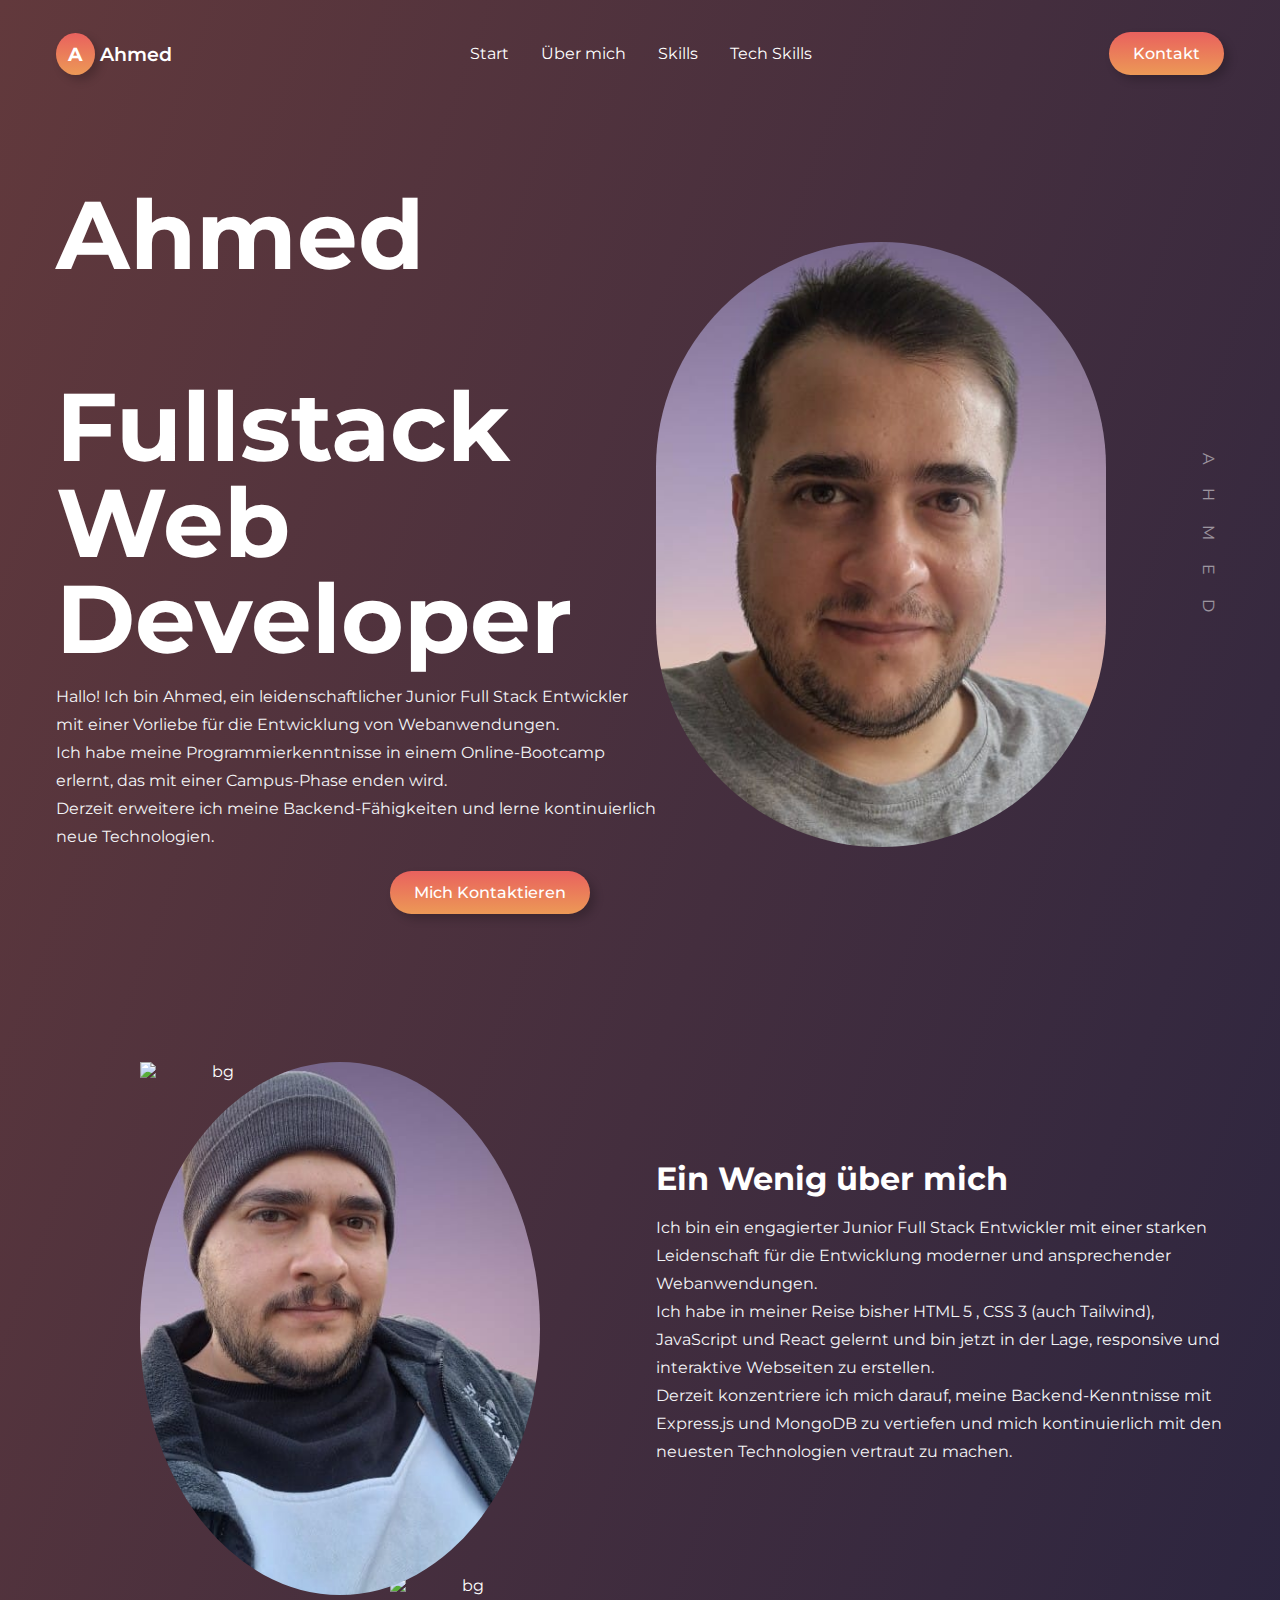
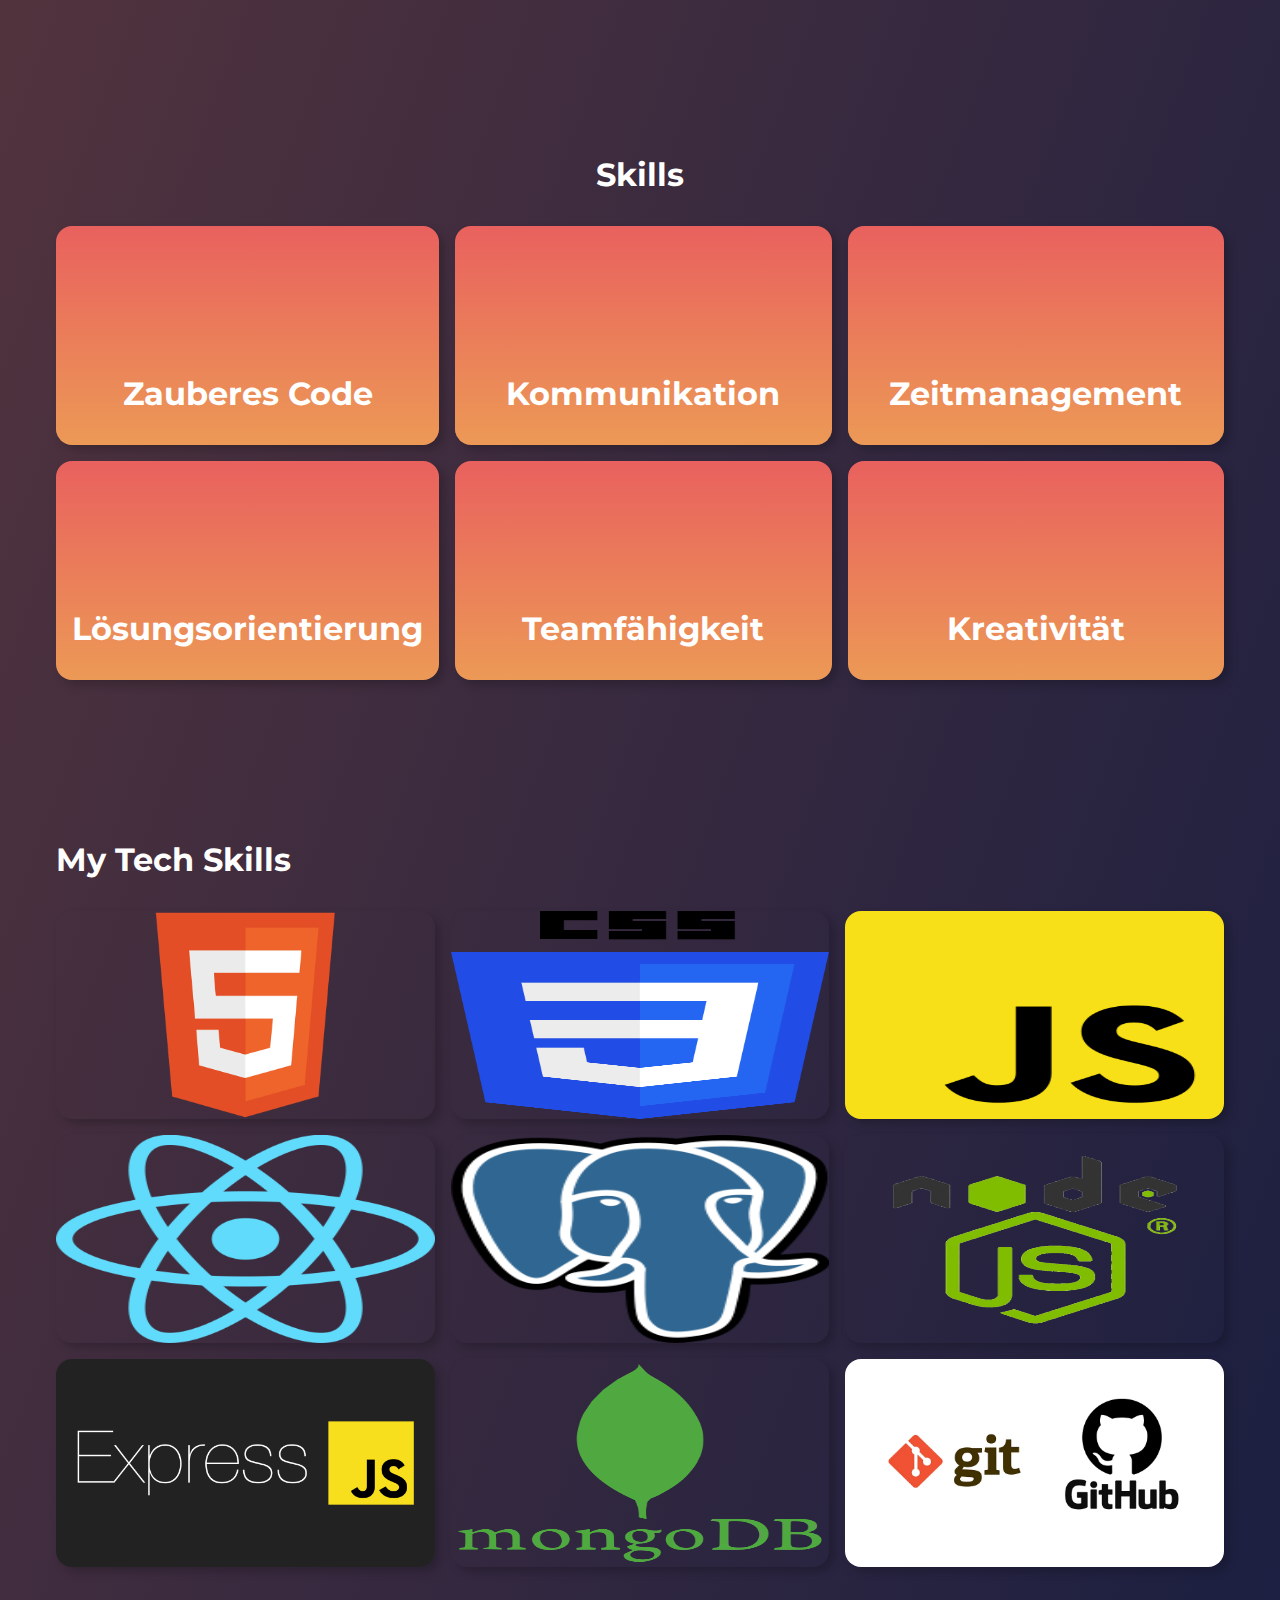
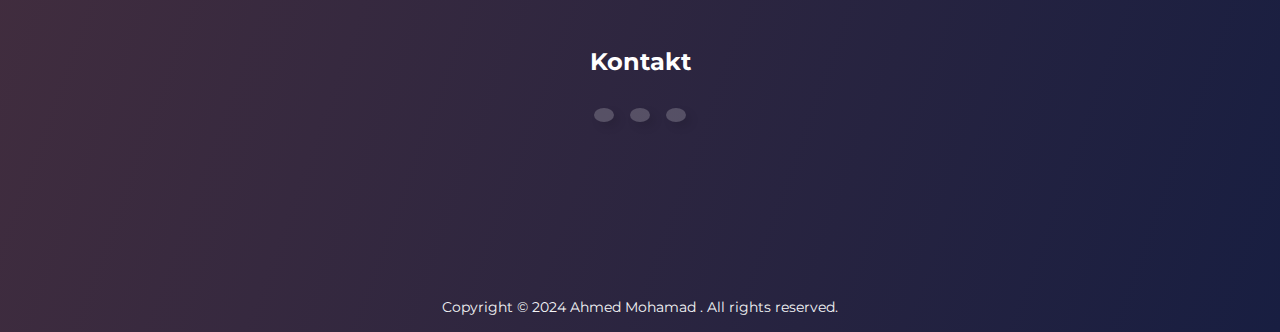
==== index.html @ f1c98687 "first commit" ====
<!DOCTYPE html>
<html lang="de">
  <head>
    <meta charset="UTF-8" />
    <meta name="viewport" content="width=device-width, initial-scale=1.0" />
    <link
      href="https://cdn.jsdelivr.net/npm/remixicon@3.5.0/fonts/remixicon.css"
      rel="stylesheet"
    />
    <link rel="stylesheet" href="styles.css" />
    <script src="https://kit.fontawesome.com/9a74fc78ef.js" crossorigin="anonymous"></script>
    <title>Web Development | Ahmed</title>
  </head>
  <body>
    <nav>
      <div class="nav__bar">
        <a href="#"><span class="logo nav__logo">A</span> Ahmed</a>
        <div class="nav__menu__btn" id="menu-btn">
          <i class="ri-menu-3-line"></i>
        </div>
      </div>
      <ul class="nav__links" id="nav-links">
        <li><a href="#home">Start</a></li>
        <li><a href="#about">Über mich</a></li>
        <li><a href="#skills">Skills</a></li>
        <li><a href="#tech-skills">Tech Skills</a></li>
        <li><a href="#contact" class="btn">Kontakt</a></li>
      </ul>
      <a href="#contact" class="btn btn__large">Kontakt</a>
    </nav>
    <header class="section__container header__container" id="home">
      <div class="header__image">
        <img src="assets/header.jpg" alt="header" />
      </div>
      <div class="header__content">
        <div>
          <h1>Ahmed<br /><br>Fullstack<br />Web<br> Developer</h1>
        </div>
        <p class="section__description">
          Hallo! Ich bin Ahmed, ein leidenschaftlicher Junior Full Stack Entwickler mit einer Vorliebe für die Entwicklung von Webanwendungen.<br>
           Ich habe meine Programmierkenntnisse in einem Online-Bootcamp erlernt, das mit einer Campus-Phase enden wird.<br>
           Derzeit erweitere ich meine Backend-Fähigkeiten und lerne kontinuierlich neue Technologien.
        </p>
        <div class="header__btn">
          <a href="#contact" class="btn">Mich Kontaktieren</a>
        </div>
      </div>
    </header>
    <main>
    <section class="section__container about__container" id="about">
      <div class="about__image">
        <img src="assets/bg.png" alt="bg" class="about__bg-1" />
        <img src="assets/bg.png" alt="bg" class="about__bg-2" />
        <img src="assets/about.jpg" alt="about" class="about__img" />
      </div>
      <div class="about__content">
        <h2 class="section__header">Ein Wenig über mich</h2>
        <p class="section__description">
          Ich bin ein engagierter Junior Full Stack Entwickler mit einer starken Leidenschaft für die Entwicklung moderner und ansprechender Webanwendungen.<br>
          Ich habe in meiner Reise bisher HTML 5 , CSS 3 (auch Tailwind), JavaScript und React gelernt und bin jetzt in der Lage, responsive und interaktive Webseiten zu erstellen.<br>
          Derzeit konzentriere ich mich darauf, meine Backend-Kenntnisse mit Express.js und MongoDB zu vertiefen und mich kontinuierlich mit den neuesten Technologien vertraut zu machen.
        </p>
      </div>
    </section>

    <section class="section__container skills__container" id="skills">
      <h2 class="section__header">Skills</h2>
      <div class="skills__grid">
        <div class="skill__card">
          <span><i class="fa-solid fa-broom"></i></span>
          <h4>Zauberes Code</h4>
        </div>
        <div class="skill__card">
          <span><i class="fa-solid fa-people-arrows"></i></span>
          <h4>Kommunikation</h4>
        </div>
        <div class="skill__card">
          <span><i class="fa-solid fa-business-time"></i></span>
          <h4>Zeitmanagement</h4>
        </div>
        <div class="skill__card">
          <span><i class="fa-solid fa-check-double"></i></span>
          <h4>Lösungsorientierung</h4>
        </div>
        <div class="skill__card">
          <span><i class="fa-solid fa-people-group"></i></span>
          <h4>Teamfähigkeit</h4>
        </div>
        <div class="skill__card">
          <span><i class="fa-solid fa-lightbulb"></i></span>
          <h4>Kreativität</h4>
        </div>
      </div>
    </section>

    <section class="section__container tech-skills__container" id="tech-skills">
      <h2 class="section__header">My Tech Skills</h2>
      <div class="tech-skills__grid">
        <div class="tech-skill__card">
          <img src="assets/HTML-5.jpg" alt="HTML5" />
        </div>
        <div class="tech-skill__card">
          <img src="assets/CSS3.jpg" alt="css3" />
        </div>
        <div class="tech-skill__card">
          <img src="assets/JS.jpg" alt="JavaScript" />
        </div>
        <div class="tech-skill__card">
          <img src="assets/react.jpg" alt="react" />
        </div>
        <div class="tech-skill__card">
          <img src="assets/Postgresql.jpg" alt="Postgresql" />
        </div>
        <div class="tech-skill__card">
          <img src="assets/nodejs.jpg" alt="nodejs" />
        </div>
        <div class="tech-skill__card">
          <img src="assets/expressjs.jpg" alt="expressjs" />
        </div>
        <div class="tech-skill__card">
          <img src="assets/MongoDB.jpg" alt="MongoDB" />
        </div>
        <div class="tech-skill__card">
          <img src="assets/git&github.jpg" alt="git & github" />
        </div>
      </div>

    <section class="section__container contact__container" id="contact">
      <h2>Kontakt</h2>
      <div class="contact__socials">
        <a href="https://www.linkedin.com/in/ahmed-mohamad-779999319/"><i class="ri-linkedin-fill"></i></a>
        <a href="https://github.com/AhmedMohamad7"><i class="fa-brands fa-github"></i></a>
        <a href="mailto:ahmed.mohamad.ku7@gmail.com"><i class="fa-solid fa-envelope"></i></a>
      </div>
    </section>
    </main>
    <footer class="footer">
      Copyright © 2024 Ahmed Mohamad . All rights reserved.
    </footer>

    <script src="https://unpkg.com/scrollreveal"></script>
    <script src="main.js"></script>
  </body>
</html>
---- styles.css ----
@import url("https://fonts.googleapis.com/css2?family=Montserrat:wght@400;500;600;700&display=swap");

:root {
  --primary-color: #e9615e;
  --secondary-color: #ec9956;
  --extra-light: #f3f4f6;
  --white: #ffffff;
  --gradient-1: linear-gradient(to bottom right, #62393c, #181e41);
  --gradient-2: linear-gradient(
    to bottom,
    var(--primary-color),
    var(--secondary-color)
  );
  --max-width: 1200px;
}

* {
  text-align: center;
  padding: 0;
  margin: 0;
  box-sizing: border-box;
}

.section__container {
  max-width: var(--max-width);
  margin: auto;
  padding: 5rem 1rem;
  text-align: center;
}

.section__header {
  margin-bottom: 1rem;
  font-size: 2rem;
  font-weight: 700;
  text-align: center;
}

.section__description {
  max-width: 600px;
  margin-inline: auto;
  color: var(--extra-light);
  text-align: center;
  line-height: 1.75rem;
}

.btn {
  padding: 0.75rem 1.5rem;
  font-size: 1rem;
  font-weight: 500;
  color: var(--white);
  background-image: var(--gradient-2);
  outline: none;
  border: none;
  border-radius: 5rem;
  cursor: pointer;
  box-shadow: 5px 5px 10px rgba(0, 0, 0, 0.2);
}

img {
  width: 100%;
  display: flex;
}

a {
  text-decoration: none;
}

.logo {
  display: inline-block;
  padding: 10px 14px;
  font-size: 1.5rem;
  font-weight: 700;
  color: var(--white);
  background-image: var(--gradient-2);
  border-radius: 100%;
  box-shadow: 5px 5px 10px rgba(0, 0, 0, 0.2);
}

html,
body {
  scroll-behavior: smooth;
}

body {
  font-family: "Montserrat", sans-serif;
  color: var(--white);
  background-image: var(--gradient-1);
}

nav {
  position: fixed;
  isolation: isolate;
  top: 0;
  width: 100%;
  max-width: var(--max-width);
  margin: auto;
  z-index: 9;
}

.nav__bar {
  padding: 1rem;
  display: flex;
  align-items: center;
  justify-content: space-between;
  gap: 2rem;
  background-image: var(--gradient-1);
}

.nav__logo {
  padding: 9px 12px;
  font-size: 1.2rem;
}

.nav__bar a {
  font-size: 1.2rem;
  font-weight: 600;
  color: var(--white);
}

.nav__menu__btn {
  font-size: 1.5rem;
  color: var(--white);
  cursor: pointer;
}

.nav__links {
  list-style: none;
  position: absolute;
  width: 100%;
  padding: 2rem;
  display: flex;
  flex-direction: column;
  align-items: center;
  gap: 2rem;
  background-image: var(--gradient-2);
  transform: translateY(-100%);
  transition: 0.5s;
  z-index: -1;
}

.nav__links.open {
  transform: translateY(0);
}

.nav__links a {
  color: var(--white);
  transition: 0.3s;
}

.nav__links a:hover {
  color: var(--white);
}

.btn__large {
  display: none;
}

.header__container {
  padding-top: 8rem;
  display: grid;
  gap: 2rem;
  isolation: isolate;
}

.header__content {
  text-align: center;
}

.header__content h1 {
  margin-bottom: 1rem;
  font-size: 3rem;
  text-align: center;
}

.header__content .section__description {
  margin-bottom: 2rem;
}

.header__image {
  position: relative;
  isolation: isolate;
  z-index: -1;
}

.header__image img {
  max-width: 450px;
  margin-inline: auto;
  border-radius: 25rem;
}

.header__image::after {
  position: absolute;
  content: "AHMED";
  letter-spacing: 1.5rem;
  opacity: 0.5;
  right: 1rem;
  top: 50%;
  transform: translate(50%, -50%) rotate(90deg);
}

.about__container {
  display: grid;
  gap: 2rem;
}

.about__image {
  position: relative;
  isolation: isolate;
  max-width: 400px;
  margin: auto;
}

.about__img {
  border-radius: 100%;
}

.about__bg-1,
.about__bg-2 {
  position: absolute;
  max-width: 150px;
  z-index: -1;
}

.about__bg-1 {
  top: 0;
  left: 0;
}

.about__bg-2 {
  right: 0;
  bottom: 0;
}

.about__content {
  text-align: center;
}

.about__content .section__description {
  margin-bottom: 2rem;
}

.skills__grid {
  margin-top: 2rem;
  display: grid;
  gap: 1rem;
}

.skill__card {
  padding: 2rem 1rem;
  text-align: center;
  background-image: var(--gradient-2);
  border-radius: 1rem;
  box-shadow: 5px 5px 10px rgba(0, 0, 0, 0.2);
}

.skill__card span {
  display: inline-block;
  margin-top:3rem;
  margin-bottom: 4rem;
  font-size: 2rem;
}

.skill__card h4 {
  font-size: 2rem;
  font-weight: 700;
}

.tech-skills__grid {
  margin-top: 2rem;
  display: grid;
  gap: 1rem;
}

.tech-skill__card {
  overflow: hidden;
  border-radius: 1rem;
  box-shadow: 5px 5px 10px rgba(0, 0, 0, 0.2);
  height: 13rem;
}

.tech-skill__card img {
  transition: 0.5s;
  object-fit: fill;
  width: 100%;
  height: 100%;
}

.tech-skill__card:hover img {
  transform: scale(1.1);
}

.tech-skills__banner {
  margin-top: 2rem;
  padding: 2rem;
  display: grid;
  gap: 2rem;
  text-align: center;
  background-image: var(--gradient-2);
  border-radius: 1rem;
  box-shadow: 5px 5px 10px rgba(0, 0, 0, 0.2);
}

.tech-skill__banner__card span {
  display: inline-block;
  margin-bottom: 0.5rem;
  font-size: 1.5rem;
}

.tech-skill__banner__card h4 {
  font-size: 1.2rem;
  font-weight: 600;
}

.tech-skill__banner__card p {
  font-weight: 500;
}

.contact__container {
  text-align: center;
}

.contact__container .logo {
  margin-bottom: 1rem;
}

.contact__socials {
  margin-top: 2rem;
  display: flex;
  align-items: center;
  justify-content: center;
  gap: 1rem;
  flex-wrap: wrap;
}

.contact__socials a {
  padding: 7px 10px;
  font-size: 1.5rem;
  color: var(--white);
  background: rgba(255, 255, 255, 0.2);
  border-radius: 100%;
  box-shadow: 5px 5px 10px rgba(0, 0, 0, 0.1);
  transition: 0.3s;
}

.contact__socials a:hover {
  background: var(--gradient-2);
  box-shadow: 5px 5px 10px rgba(0, 0, 0, 0.2);
}

.footer {
  padding: 1rem;
  font-size: 0.9rem;
  color: var(--extra-light);
  text-align: center;
}

@media (width > 576px) {
  .skills__grid {
    grid-template-columns: repeat(2, 1fr);
  }

  .tech-skills__grid {
    grid-template-columns: repeat(2, 1fr);
  }

  .tech-skills__banner {
    grid-template-columns: repeat(2, 1fr);
    text-align: left;
  }
}

@media (width > 768px) {
  nav {
    padding: 2rem 1rem;
    position: static;
    display: flex;
    align-items: center;
    justify-content: space-between;
  }

  .nav__bar {
    padding: 0;
    background-image: none;
  }

  .nav__menu__btn {
    display: none;
  }

  .nav__links {
    padding: 0;
    width: unset;
    position: static;
    transform: none;
    flex-direction: row;
    background-image: none;
  }

  .nav__links a:hover {
    color: var(--secondary-color);
  }

  .nav__links li:last-child {
    display: none;
  }

  .btn__large {
    display: flex;
  }

  .header__container {
    padding-top: 5rem;
    grid-template-columns: repeat(4, 1fr);
    align-items: center;
  }

  .header__image {
    grid-area: 1/3/2/5;
  }

  .header__image img {
    margin-inline-start: unset;
  }

  .header__content {
    grid-area: 1/1/2/4;
    text-align: left;
  }

  .header__content h1 {
    font-size: 6rem;
    line-height: 6rem;
    text-align: left;
  }

  .header__content .section__description {
    text-align: left;
    margin-inline-start: unset;
  }

  .about__container {
    grid-template-columns: repeat(2, 1fr);
    align-items: center;
  }

  .about__content,
  .about__content :is(.section__header, .section__description) {
    text-align: left;
  }

  .skills__grid {
    grid-template-columns: repeat(3, 1fr);
  }

  .tech-skills__container :is(.section__header, .section__description) {
    text-align: left;
    margin-inline-start: unset;
  }

  .tech-skills__grid {
    grid-template-columns: repeat(3, 1fr);
  }

  .tech-skills__banner {
    grid-template-columns: repeat(3, 1fr);
  }
}
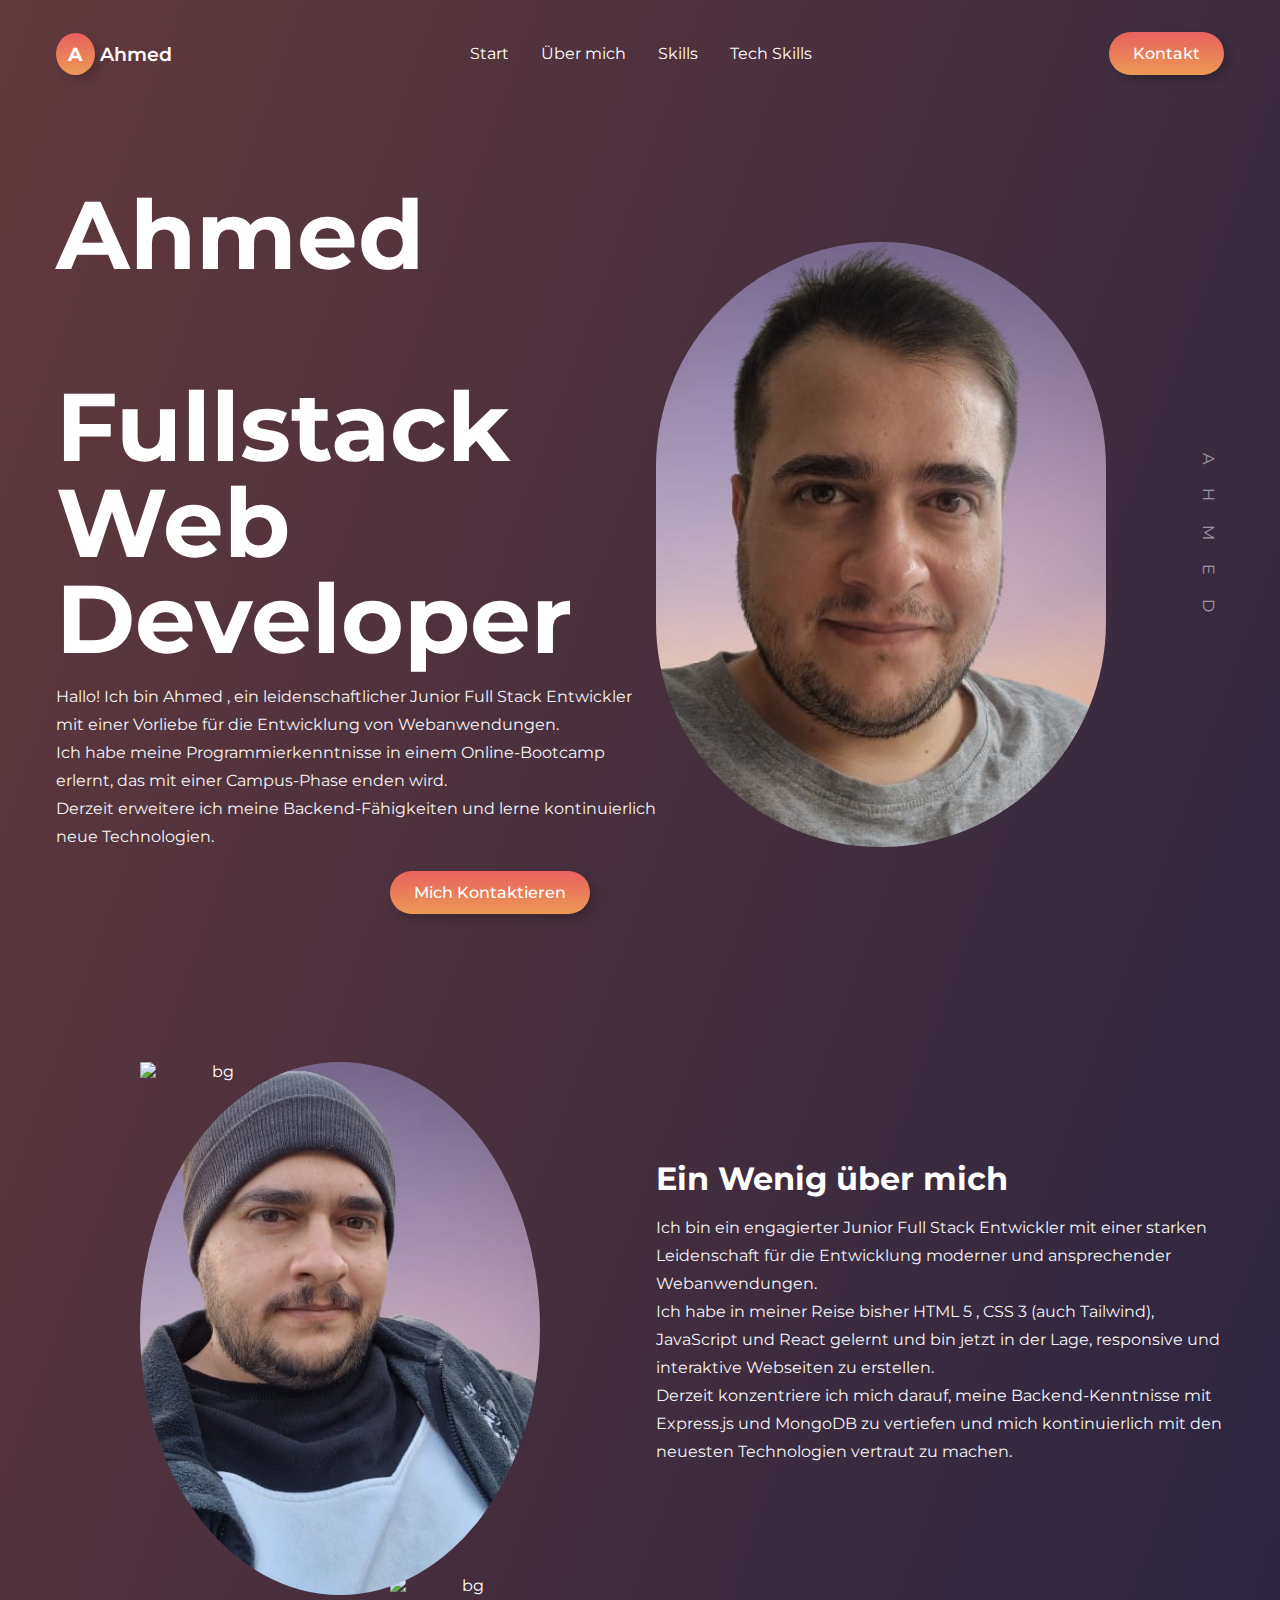
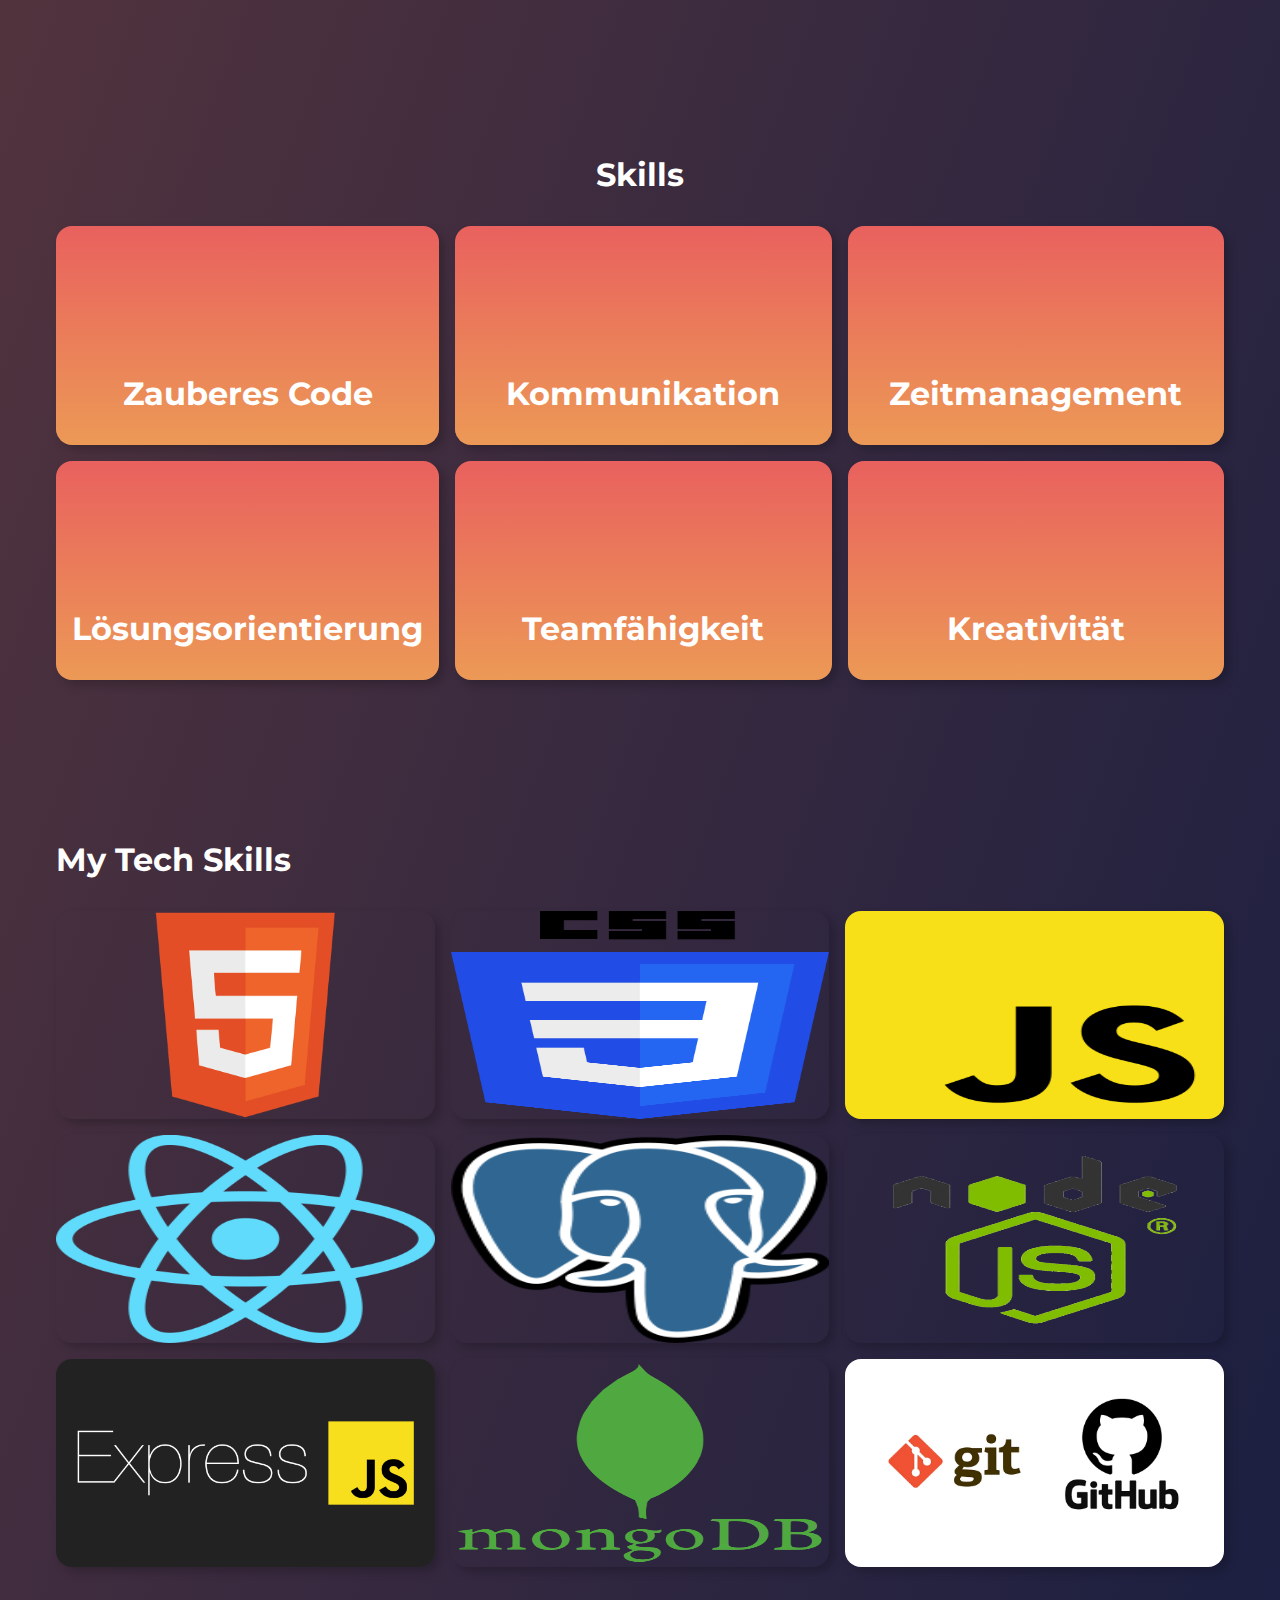
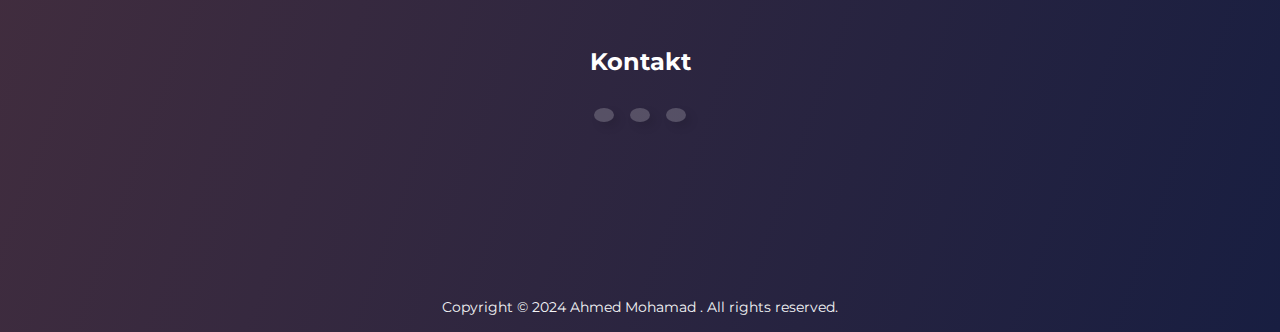
==== commit bd603972: "second commit" ====
--- a/index.html
+++ b/index.html
@@ -37,7 +37,7 @@
           <h1>Ahmed<br /><br>Fullstack<br />Web<br> Developer</h1>
         </div>
         <p class="section__description">
-          Hallo! Ich bin Ahmed, ein leidenschaftlicher Junior Full Stack Entwickler mit einer Vorliebe für die Entwicklung von Webanwendungen.<br>
+          Hallo! Ich bin Ahmed , ein leidenschaftlicher Junior Full Stack Entwickler mit einer Vorliebe für die Entwicklung von Webanwendungen.<br>
            Ich habe meine Programmierkenntnisse in einem Online-Bootcamp erlernt, das mit einer Campus-Phase enden wird.<br>
            Derzeit erweitere ich meine Backend-Fähigkeiten und lerne kontinuierlich neue Technologien.
         </p>
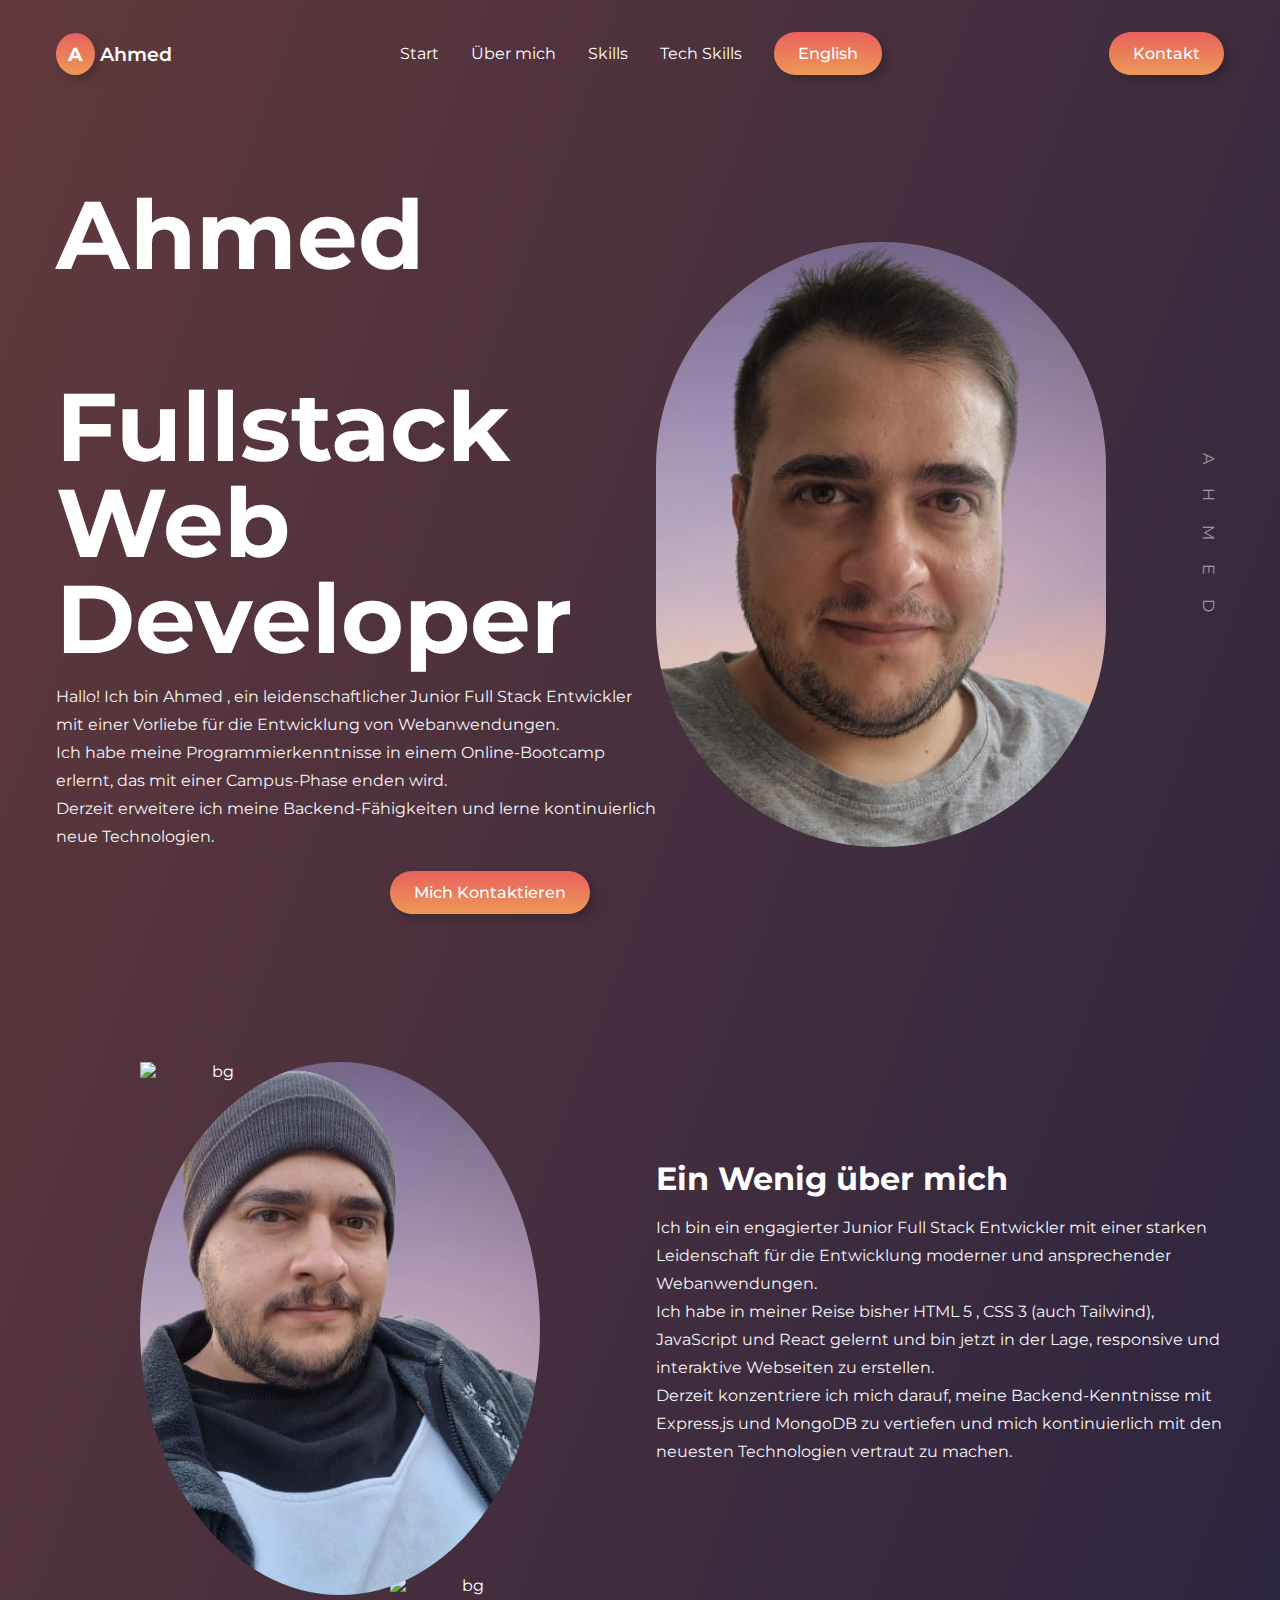
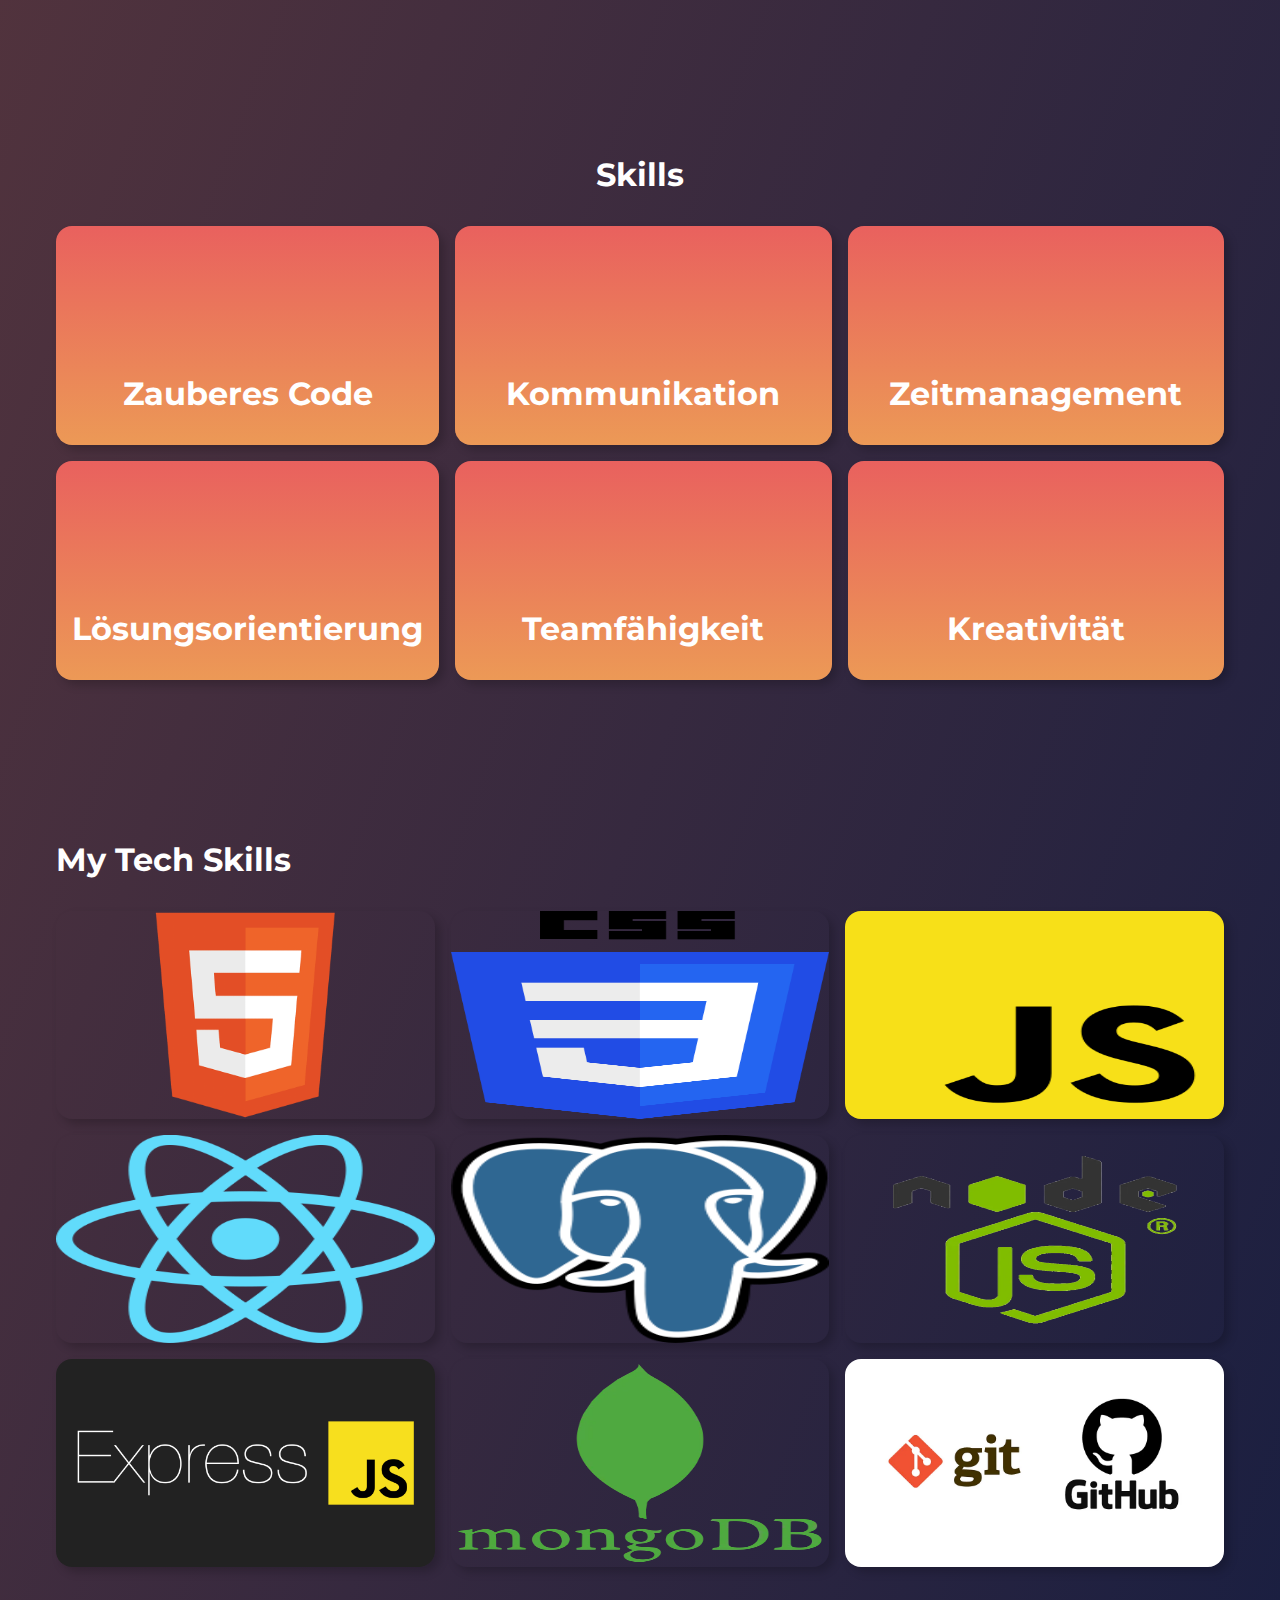
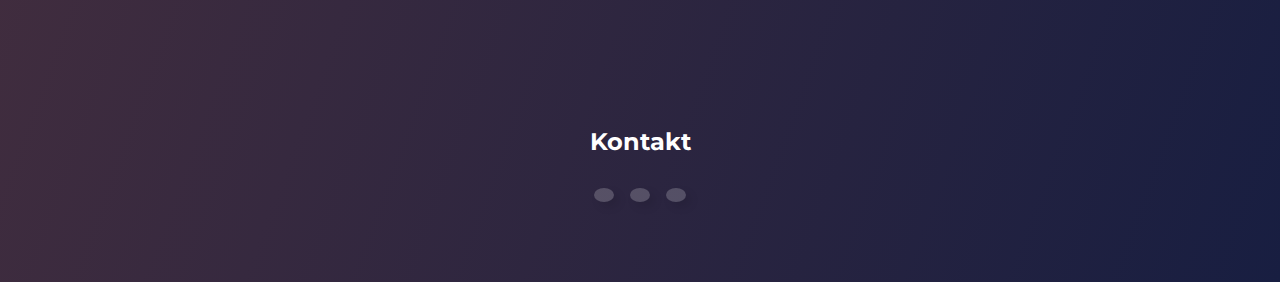
==== commit 6c43b487: "en added" ====
--- a/index.html
+++ b/index.html
@@ -24,6 +24,7 @@
         <li><a href="#about">Über mich</a></li>
         <li><a href="#skills">Skills</a></li>
         <li><a href="#tech-skills">Tech Skills</a></li>
+        <li><a href="./english.html" class="btn">English</a></li>
         <li><a href="#contact" class="btn">Kontakt</a></li>
       </ul>
       <a href="#contact" class="btn btn__large">Kontakt</a>
@@ -124,20 +125,16 @@
           <img src="assets/git&github.jpg" alt="git & github" />
         </div>
       </div>
-
-    <section class="section__container contact__container" id="contact">
+    </section>
+    </main>
+    <Footer class="section__container contact__container" id="contact">
       <h2>Kontakt</h2>
       <div class="contact__socials">
-        <a href="https://www.linkedin.com/in/ahmed-mohamad-779999319/"><i class="ri-linkedin-fill"></i></a>
-        <a href="https://github.com/AhmedMohamad7"><i class="fa-brands fa-github"></i></a>
-        <a href="mailto:ahmed.mohamad.ku7@gmail.com"><i class="fa-solid fa-envelope"></i></a>
+        <a href="https://www.linkedin.com/in/ahmed-mohamad-779999319/"><i class="ri-linkedin-fill fa-xl"></i></a>
+        <a href="https://github.com/AhmedMohamad7"><i class="fa-brands fa-github fa-xl"></i></a>
+        <a href="mailto:ahmed.mohamad.ku7@gmail.com"><i class="fa-solid fa-envelope fa-xl"></i></a>
       </div>
-    </section>
-    </main>
-    <footer class="footer">
-      Copyright © 2024 Ahmed Mohamad . All rights reserved.
-    </footer>
-
+    </Footer>
     <script src="https://unpkg.com/scrollreveal"></script>
     <script src="main.js"></script>
   </body>
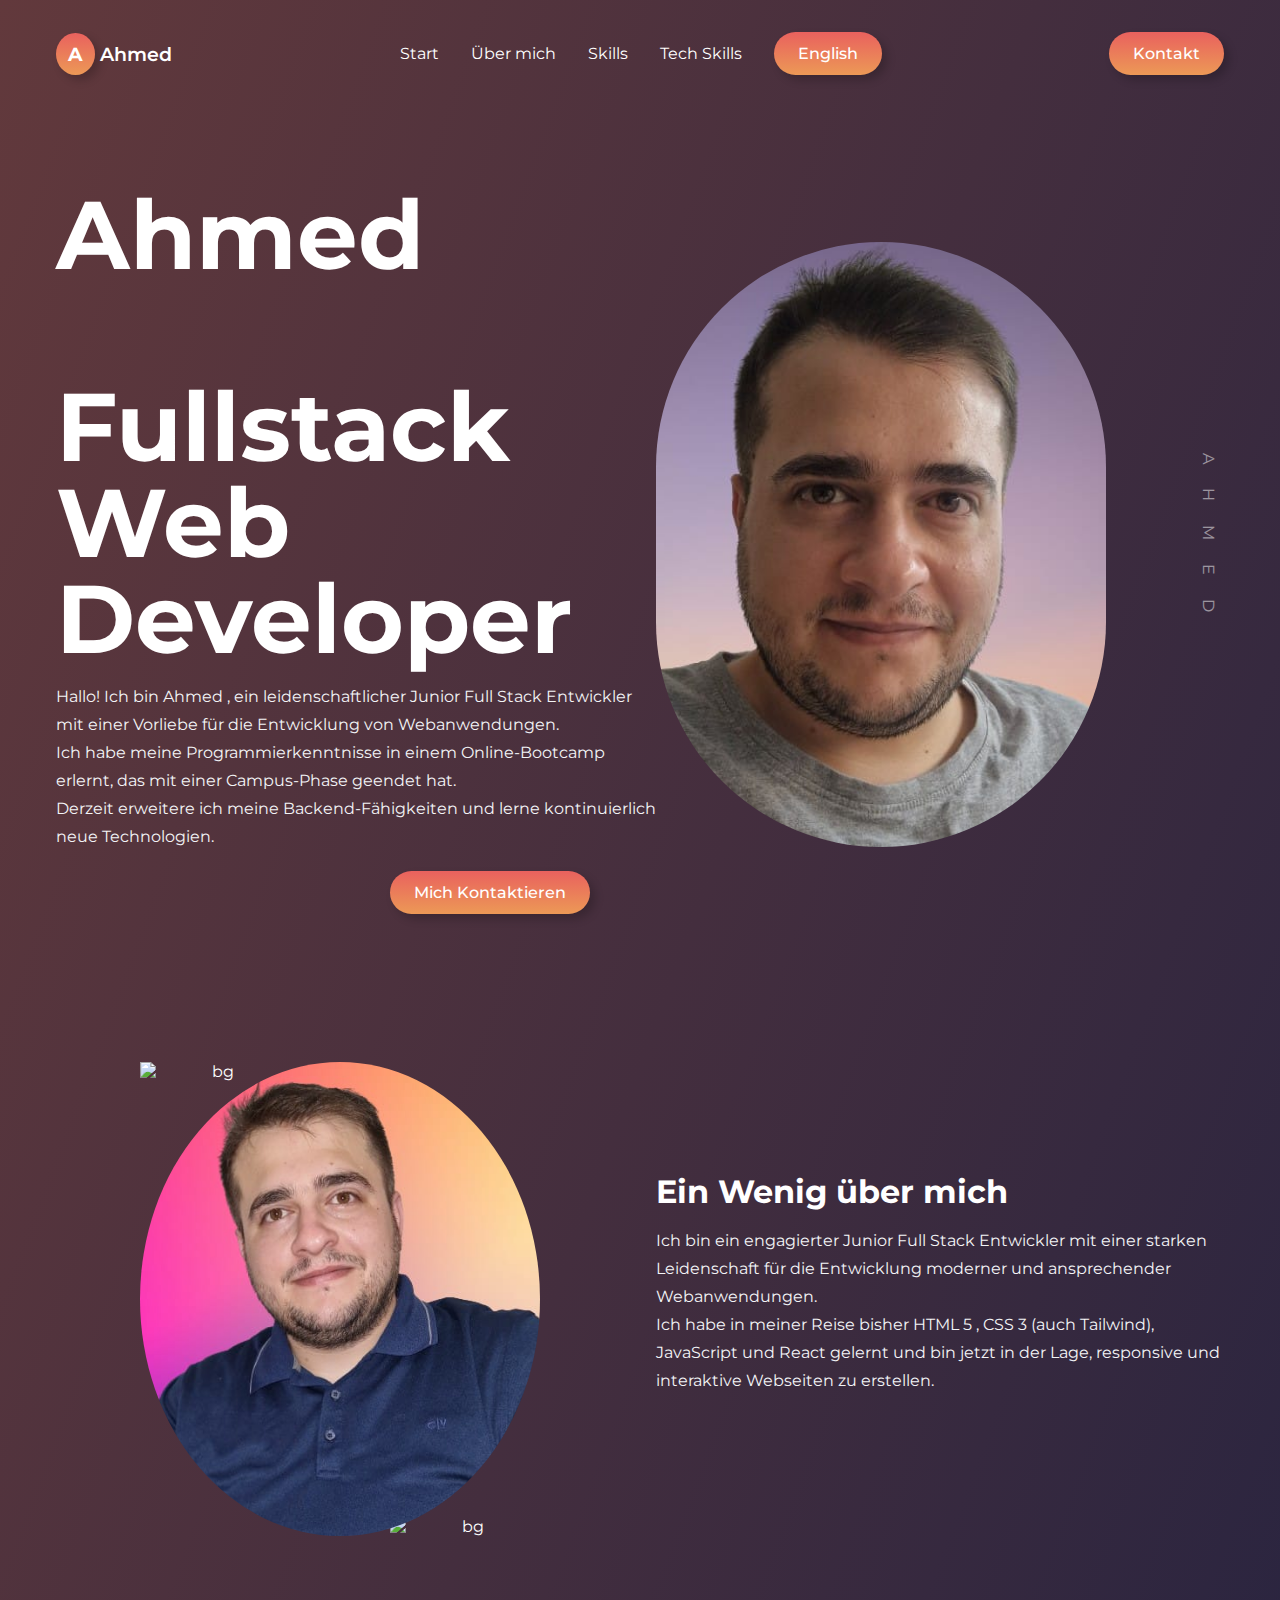
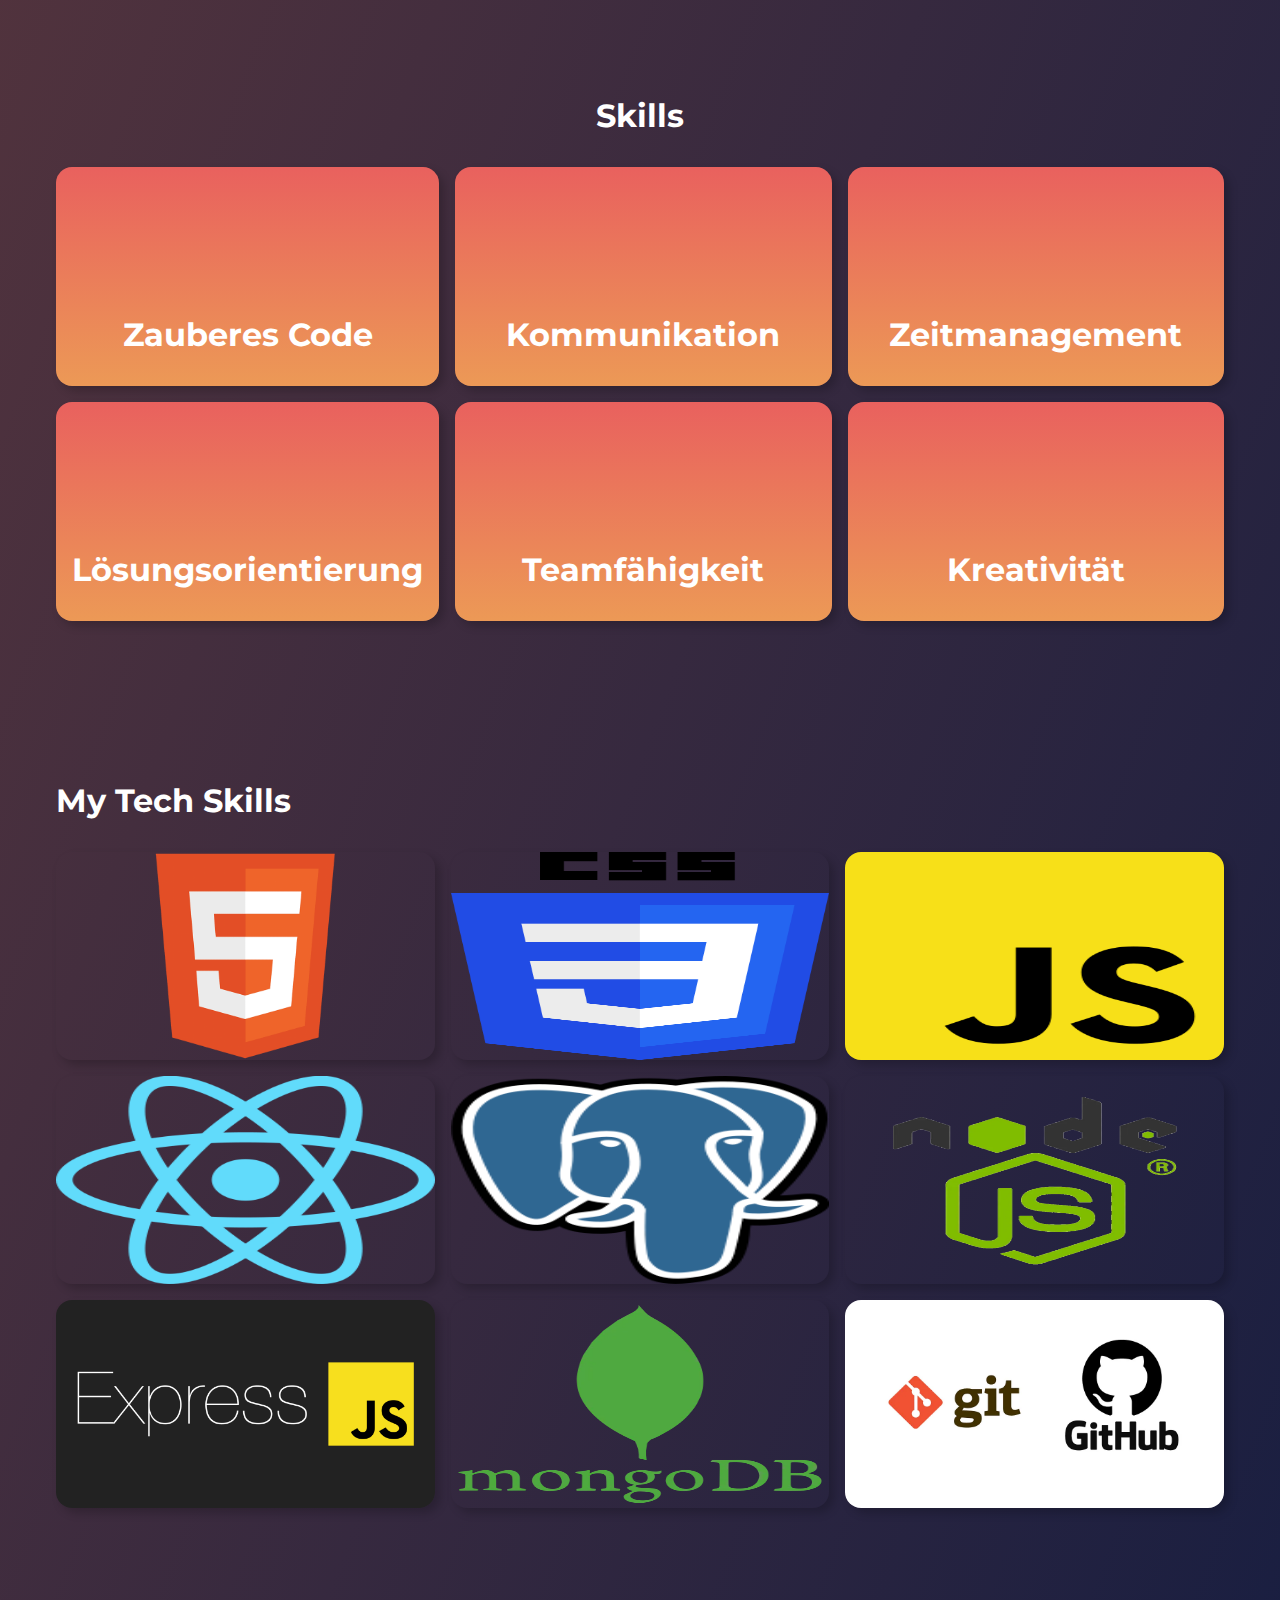
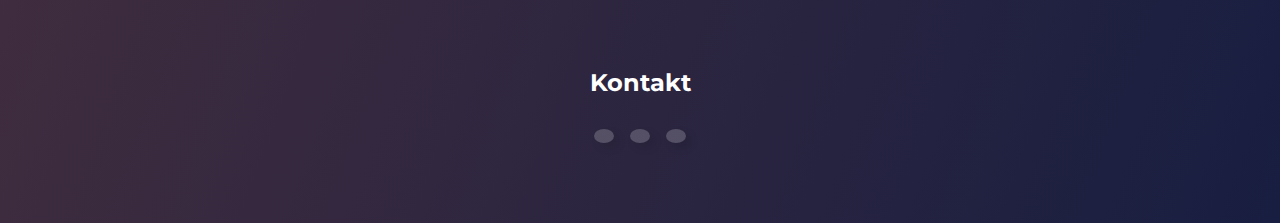
==== commit a11cb071: "update 1.0" ====
--- a/index.html
+++ b/index.html
@@ -39,7 +39,7 @@
         </div>
         <p class="section__description">
           Hallo! Ich bin Ahmed , ein leidenschaftlicher Junior Full Stack Entwickler mit einer Vorliebe für die Entwicklung von Webanwendungen.<br>
-           Ich habe meine Programmierkenntnisse in einem Online-Bootcamp erlernt, das mit einer Campus-Phase enden wird.<br>
+           Ich habe meine Programmierkenntnisse in einem Online-Bootcamp erlernt, das mit einer Campus-Phase geendet hat.<br>
            Derzeit erweitere ich meine Backend-Fähigkeiten und lerne kontinuierlich neue Technologien.
         </p>
         <div class="header__btn">
@@ -59,7 +59,6 @@
         <p class="section__description">
           Ich bin ein engagierter Junior Full Stack Entwickler mit einer starken Leidenschaft für die Entwicklung moderner und ansprechender Webanwendungen.<br>
           Ich habe in meiner Reise bisher HTML 5 , CSS 3 (auch Tailwind), JavaScript und React gelernt und bin jetzt in der Lage, responsive und interaktive Webseiten zu erstellen.<br>
-          Derzeit konzentriere ich mich darauf, meine Backend-Kenntnisse mit Express.js und MongoDB zu vertiefen und mich kontinuierlich mit den neuesten Technologien vertraut zu machen.
         </p>
       </div>
     </section>
